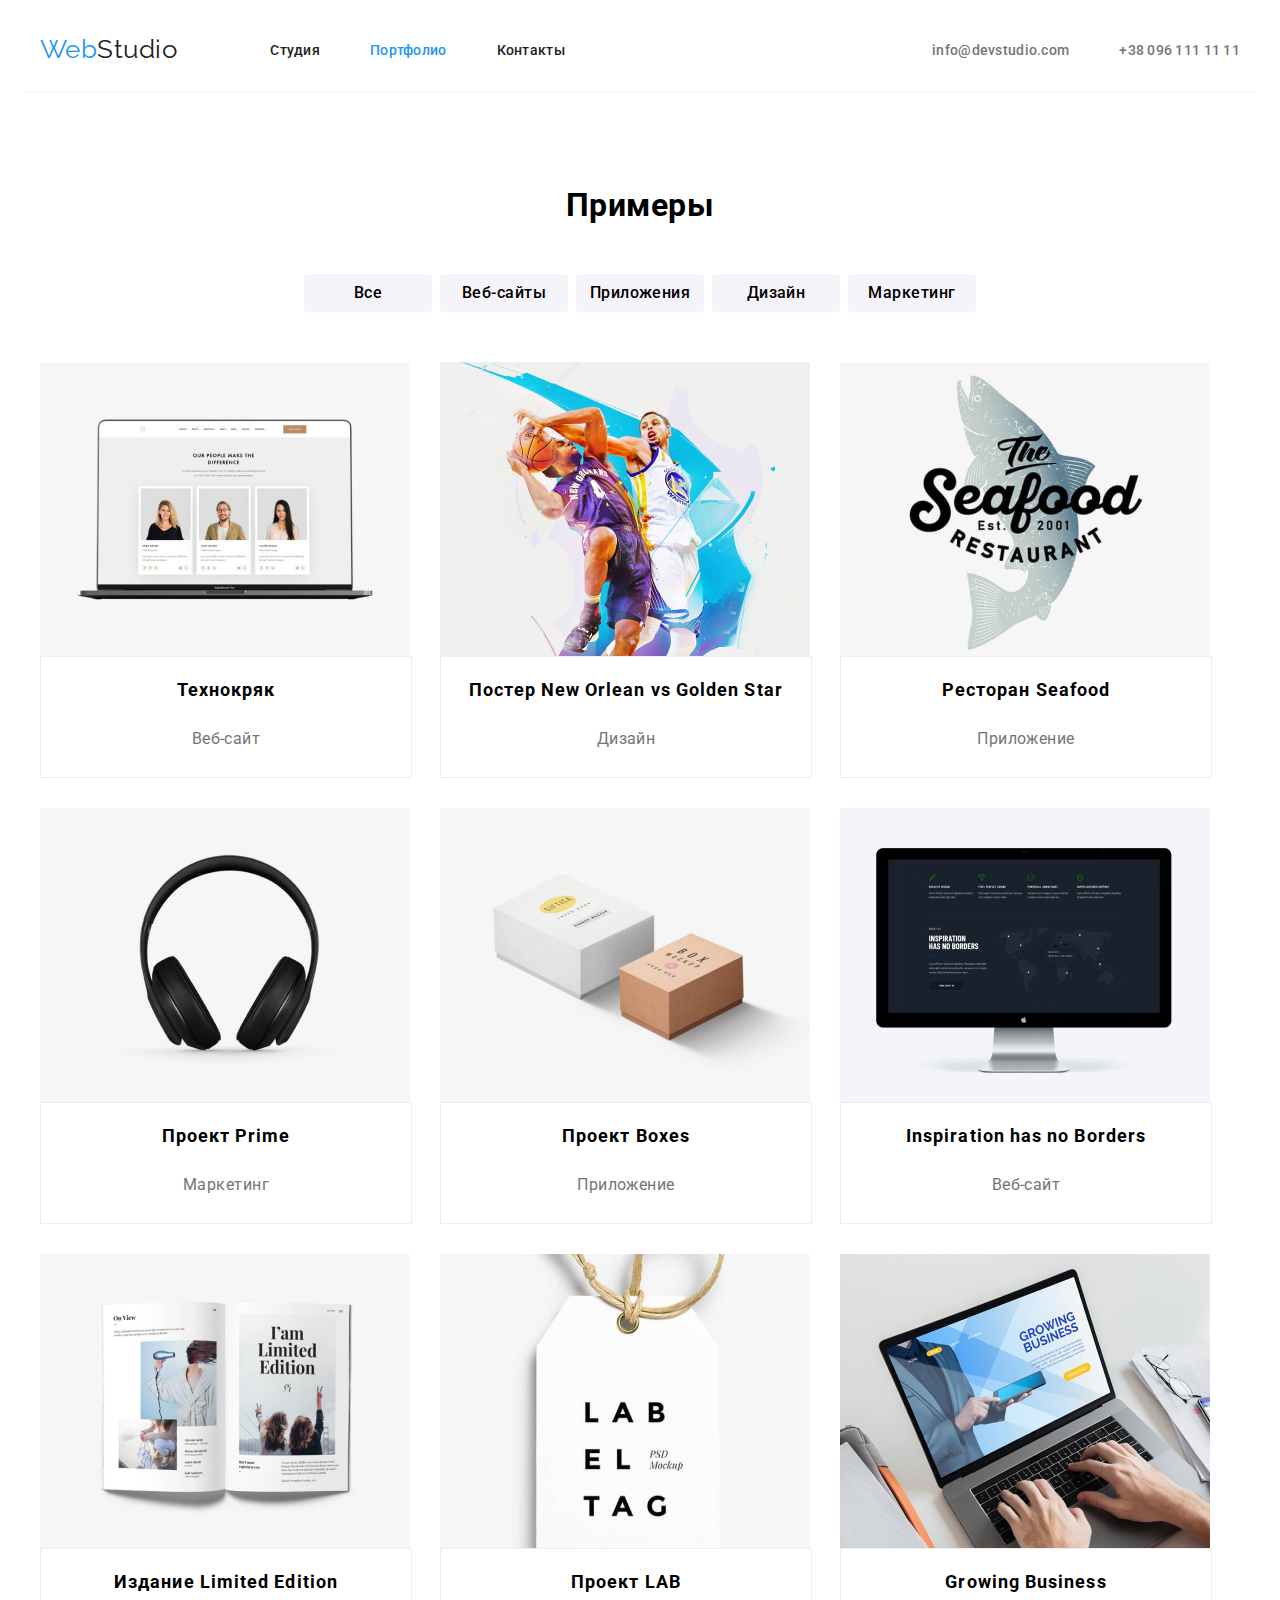
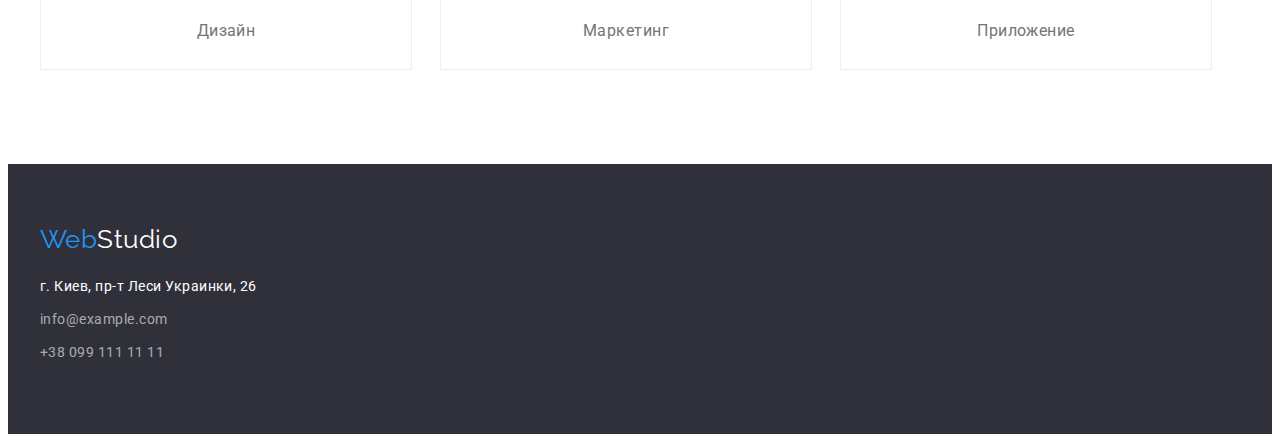
==== portfolio.html @ 295aceac "HW03" ====
<!DOCTYPE html>
<html lang="en">
<head>
    <meta charset="UTF-8">
    <meta http-equiv="X-UA-Compatible" content="IE=edge">
    <meta name="viewport" content="width=device-width, initial-scale=1.0">
    <title>WebStudio</title>
    <link
        href="https://fonts.googleapis.com/css2?family=Raleway:wght@700&family=Roboto:wght@400;500;700;900&display=swap" 
        rel="stylesheet">
        <link rel="stylesheet" href="https://cdnjs.cloudflare.com/ajax/libs/modern-normalize/1.1.0/modern-normalize.min.css" 
    integrity="sha512-wpPYUAdjBVSE4KJnH1VR1HeZfpl1ub8YT/NKx4PuQ5NmX2tKuGu6U/JRp5y+Y8XG2tV+wKQpNHVUX03MfMFn9Q==" 
    crossorigin="anonymous" 
    referrerpolicy="no-referrer" />
    <link rel="stylesheet" href="./css/styles.css">
</head>
<body>
    
      <header class="page-head ">
        <div class="container main-nav">
        <nav class="main-nav">
          <a href="./index.html" class="logo"><span>Web</span>Studio</a>
          <ul class="site-nav ">
            <li class="item">
              <a href="./index.html" class="link">Студия</a>
            </li>
            <li class="item">
              <a href="./portfolio.html" class="link active">Портфолио</a>
            </li>
            <li class="item">
              <a href="" class="link">Контакты</a>
            </li>
          </ul>
        </nav>
        <ul class="cont-nav ">
          <li  class="item">
            <a href="mailto:info@devstudio.com" class="link"
              >info@devstudio.com</a
            >
          </li>
          <li class="item">
            <a href="tel:+380961111111" class="link">+38 096 111 11 11</a>
          </li>
        </ul>
      </div>
      </header>
      
    <main>
        <div class="container">
            <section class="portfolio">
                <h1 class="title">Примеры</h1>
                <ul class="menu">
                    <li class="item">
                        <button type="button" class="btn">Все</button>
                    </li>
                    <li class="item">
                        <button type="button" class="btn">Веб-сайты</button>
                    </li>
                    <li class="item">
                        <button type="button" class="btn">Приложения</button>
                    </li>
                    <li class="item">
                        <button  type="button" class="btn">Дизайн</button>
                    </li>
                    <li class="item">
                        <button type="button" class="btn">Маркетинг</button>
                    </li>
                </ul>
           
                <ul class="examples-list">
                    <li  class="item ">
                        <a href="" class="link">
                            <img 
                            src="./images/project1.jpg" 
                            alt="project1" 
                            width="370" 
                            height="294">
                        
                        <div class="border-botom">
                          <h2 class="subtitle">Технокряк</h2>
                          <p class="paragraph">Веб-сайт</p>
                        </div>
                        
                      </a>
                    </li>
                    <li  class="item ">
                        <a href="" class="link">
                            <img 
                            src="./images/project2.jpg" 
                            alt="project2" 
                            width="370" 
                            height="294">
                        
                        <div class="border-botom">
                          <h2 class="subtitle">Постер New Orlean vs Golden Star</h2>
                        <p class="paragraph">Дизайн</p>
                        </div>
                      </a>
                    </li>
                    <li  class="item ">
                        <a href="" class="link">
                            <img 
                            src="./images/project3.jpg" 
                            alt="project3" 
                            width="370" 
                            height="294">
                        
                        <div class="border-botom">
                          <h2 class="subtitle">Ресторан Seafood</h2>
                        <p class="paragraph">Приложение</p>
                        </div>
                      </a>
                    </li>
                    <li class="item ">
                        <a href="" class="link">
                            <img 
                            src="./images/project4.jpg" 
                            alt="project4" 
                            width="370" 
                            height="294">
                        
                        <div class="border-botom">
                          <h2 class="subtitle">Проект Prime</h2>
                        <p class="paragraph">Маркетинг</p>
                        </div>
                      </a>
                    </li>
                    <li class="item " >
                        <a href="" class="link">
                            <img 
                            src="./images/project5.jpg" 
                            alt="project5" 
                            width="370" 
                            height="294">
                        
                        <div class="border-botom">
                          <h2 class="subtitle">Проект Boxes</h2>
                        <p class="paragraph">Приложение</p>
                        </div>
                      </a>
                    </li>
                    <li  class="item ">
                        <a href="" class="link">
                            <img 
                            src="./images/project6.jpg" 
                            alt="project6" 
                            width="370" 
                            height="294">
                        
                        <div class="border-botom">
                          <h2 class="subtitle">Inspiration has no Borders</h2>
                        <p class="paragraph">Веб-сайт</p>
                        </div>
                      </a>
                    </li>
                    <li  class="item ">
                        <a href="" class="link">
                            <img 
                            src="./images/project7.jpg" 
                            alt="project7" 
                            width="370" 
                            height="294">
                        
                        <div class="border-botom">
                          <h2 class="subtitle">Издание Limited Edition</h2>
                        <p class="paragraph">Дизайн</p>
                        </div>
                      </a>
                    </li>
                    <li  class="item ">
                        <a href="" class="link">
                            <img 
                            src="./images/project8.jpg" 
                            alt="project8" 
                            width="370" 
                            height="294">
                        
                        <div class="border-botom">
                          <h2 class="subtitle">Проект LAB</h2>
                        <p class="paragraph">Маркетинг</p>
                        </div>
                      </a>
                    </li>
                    <li  class="item ">
                        <a href="" class="link">
                            <img 
                            src="./images/project9.jpg" 
                            alt="project9" 
                            width="370" 
                            height="294">
                        
                        <div class="border-botom">
                          <h2 class="subtitle">Growing Business</h2>
                        <p class="paragraph">Приложение</p>
                        </div>
                      </a>
                    </li>
                </ul>
            </section>
        </div>
    </main>
    <footer class="footer">
      <div class="container">
      
      <a href="./index.html" class="logo"><span>Web</span>Studio</a>
      <address>
        <ul class="address-list">
          <li class="item">
            <a
              href="https://bit.ly/3pXMvUd"
              target="_blank"
              rel="noopener noreferrer"
              class="link"
            >
              г. Киев, пр-т Леси Украинки, 26</a
            >
          </li>
          <li class="item">
            <a href="" class="cont">info@example.com</a>
          </li>
          <li class="item">
            <a href="" class="cont">+38 099 111 11 11</a>
          </li>
        </ul>
      </address>
    </div>
    </footer>
</body>
</html>
---- css/styles.css ----
/* Палитра */
/* Цвет текста: 
  основной- #212121;
  доп- #757575;
  при hover-#2196F3; */
/* Цвет фона:
  основной- #FFFFFF;
  доп- #2F303A;
      #F5F4FA; */
body { 
  letter-spacing: 0.03em;
  font-family: Roboto, sans-serif;
  background-color: #ffffff;
}
.page-head ul, a {
  list-style: none;
  text-decoration: none;
  }
.container {
  padding-right: 15px;
  padding-left: 15px;
  margin-left: auto;
  margin-right: auto;
  width: 1200px;
  /* outline: 2px solid tomato; */
}
.page-head .main-nav {
  justify-content: space-between;
  display: flex;
  align-items: center;
}
.page-head a.active {
  color: #2196f3;
}
.page-head .container {
  border-bottom-width: 1200px;
  border-bottom: 1px solid #F5F4FA;
}
.logo {
  margin-right: 93px; 
  font-family: Raleway, cursive;
  font-size: 26px;
  line-height: 1.19;
  color: #212121;
}
.logo:hover,
.logo:focus {
  color: #2196f3;
}
.logo span {
  color: #2196f3;
}
/* site-nav */
.site-nav  {
  display: flex;
  margin-bottom: 32px;
  padding-left: 0;
  margin-top: 32px;
}
.site-nav .link {
  padding: 32px 0;
  font-weight: 500;
  font-size: 14px;
  line-height: 1.14;
  letter-spacing: 0.02em;
  color: #212121;
}
.site-nav .link:hover,
.site-nav .link:focus {
  color: #2196f3;
}
.site-nav .item {
  margin-right: 50px;
}
.site-nav .item:last-child {
  margin-right: 0;
}
/* cont-nav */
.cont-nav {
  padding: 0;
  margin-bottom: 0;
  margin-top: 0;
  display: flex;  
}
.cont-nav .item {
 margin-right: 50px;
}
.cont-nav .link { 
  padding: 0;
  font-weight: 500;
  font-size: 14px;
  line-height: 16px;
  letter-spacing: 0.02em;
  color: #757575;
}
.cont-nav .item:last-child {
  margin-right: 0;
}
.cont-nav .link:hover,
.cont-nav .link:focus {
  color: #2196f3;
}
.item .img-before::before {
  display: inline-block;
  overflow-x: clip;
  width: 16px;
  height: 12px;
  margin-right: 10px;
  background-repeat: no-repeat;
  background-position: center;
  background-size: contain; 
}
.item .mail::before {
  content: url("../images/envelope.svg");
} 
.item .tel::before {
  content: url("../images/Vector.svg");
}
/* hero*/
 .hero ul, a {
  list-style: none;
  text-decoration: none;
  }
.hero  {
  text-align: center;
  color: #ffffff;
  background-color: #2f303a;
  margin-left: auto;
  margin-right: auto;
}
.hero .title {
  margin-bottom:30px;
  margin-top: 0;
  font-weight: 900;
  font-size: 44px;
  line-height: 1.36;
  letter-spacing: 0.06em;
  text-transform: uppercase;
}
.hero .btn {
  font-family: "Roboto";
  font-style: normal;
  font-weight: 700;
  font-size: 16px;
  line-height: 30px;
  letter-spacing: 0.06em;
  cursor: pointer;
  color: #ffffff;
  background-color: #2196f3;
  border-radius: 4px;
  border: solid transparent;
  padding: 10px 32px;
  box-shadow: 0px 4px 4px rgba(0, 0, 0, 0.15);
} 
/* section */
.feauture ul, a {
  list-style: none;
  text-decoration: none;
  }
.feauture .container {
  padding-top: 94px;
  padding-bottom: 94px;
}
.feauture-list {
  padding: 0;
  margin-bottom: 0;
  margin-top: 0;
  display: flex;
}
.feauture h2 {
  margin: 0;
  padding: 0;
  text-align: start;
}
.feauture-list .title {
  font-weight: 700;
  font-size: 14px;
  line-height: 1.14;
  letter-spacing: 0.03em;
  text-transform: uppercase;
  margin-top: 0;
  color: #212121;
}
.feauture-list .subtitle {
  min-height: 75px;
  width: 270px;
  margin-bottom: 0;
  font-weight: 400;
  font-size: 14px;
  line-height: 1.71;
  color: #757575;
}
.feauture .item {
  margin-right: 30px;
}
.feauture .item:last-child {
  margin-right: 0;
}
/* work */
.work ul, a {
  list-style: none;
  text-decoration: none;
  }
.work-list .item {
  margin-right: 30px;
}
.work-list .item:last-child {
  margin-right: 0;
}
.work-list {
  padding-bottom: 94px;
  padding-left: 0;
  margin-bottom: 0;
  margin-top: 0;
  display: flex;
}
.work .title {
  text-align: center;
  margin-bottom: 50px;
  margin-top: 0;
  font-size: 36px;
  line-height: 1.16;
  color: #212121;
}
/* team */
.team ul, a {
  list-style: none;
  text-decoration: none;
  }
.team {
  background-color: #f5f4fa;
}
.team .title {
  text-align: center;
  padding-top: 94px;
  margin-top: 0;
  margin-bottom: 50px;
  font-size: 36px;
  line-height: 1.16;
  color: #212121;
}
.team-list {
  padding-left: 0;
  padding-bottom: 94px;
  margin-top: 0;
  margin-bottom: 0;
  display: flex;
}
.team-list img {
  margin-bottom: 30px;
}
.team-list .subtitle {
  margin-top: 0;
  margin-bottom: 10px;
  font-weight: 500;
  font-size: 16px;
  line-height: 1.18;
  color: #212121;
}
.team-list .paragraph {
  margin-top: 0;
  margin-bottom: 30px;
  font-weight: 400;
  font-size: 16px;
  line-height: 1.18;
  color: #757575;
}
.team-list .box {
  text-align: center;
  width: 270px;
  height: 428px;
  box-shadow:
   0px 1px 3px 
   rgba(0, 0, 0, 0.12), 0px 1px 1px 
   rgba(0, 0, 0, 0.14), 0px 2px 1px 
   rgba(0, 0, 0, 0.2);
  border-radius: 0px 0px 4px 4px;
  background-color: #ffffff;
}
.team-list .item { 
  margin-right: 30px;
}
.team-list .item:last-child {
  margin-right: 0;
}
/* footer */
.footer ul, a {
  list-style: none;
  text-decoration: none;
  }
.footer .logo {
  display: block;
  padding-top: 60px;
  margin-bottom: 20px;
  font-family: "Raleway";
  font-size: 26px;
  line-height: 1.19;
  color: #ffffff;
}
.footer .logo:hover,
.logo:focus {
  color: #2196f3;
}
.footer { 
  margin-top: 0;
  background-color: #2f303a;
}
.footer .title {
  color: #ffffff;
}
.address-list {
  padding-bottom: 60px;
  padding-left: 0;
  margin-top: 0;
  margin-bottom: 0;
  font-family: "Roboto";
  font-style: normal;
  font-weight: 400;
  font-size: 14px;
  line-height: 1.71;
}
.address-list .item {
  margin-bottom: 9px;
}
.address-list .link {
  color: #ffffff;
}
.address-list .link:hover,
.link:focus {
  color: #2196f3;
}
.address-list .cont {
  color: rgba(255, 255, 255, 0.6);
}
.address-list .cont:hover,
.cont:focus {
  color: #2196f3;
}
/* portfolio */
.portfolio ul, a {
  list-style: none;
  text-decoration: none;
  }
.portfolio {
  padding-top: 94px;
  padding-bottom: 94px;
  text-align: center;
  background-color: #ffffff;
}
.portfolio .title {
  margin-top: 0;
  margin-bottom: 50px;
}
.portfolio .menu {
  display: flex;
  padding: 0;
}
.portfolio .subtitle {
  font-weight: 700;
  font-size: 18px;
  line-height: 2;
  letter-spacing: 0.06em;
}
.portfolio .paragraph {
  font-size: 16px;
  line-height: 1.87;
  color: #757575;
}
.portfolio .btn {
  font-family: Roboto, sans-serif;
  font-weight: 500;
  font-size: 16px;
  line-height: 1.62;
  letter-spacing: 0.03em;
  background-color: #F5F4FA;
  border-radius: 4px ;
  border: solid transparent;
  width: 128px;
  height: 38px;
}
.menu .btn:hover,
.btn:focus {
  color: #ffffff;
  background-color: #2196f3;
  box-shadow: 0px 3px 1px rgba(0, 0, 0, 0.1), 0px 1px 2px rgba(0, 0, 0, 0.08), 0px 2px 2px rgba(0, 0, 0, 0.12);
  border-radius: 4px;
}
.menu {
  text-align: center;
  justify-content: center;
  display: flex;
  margin-top: 0;
  margin-bottom: 50px;
}
.menu .item { 
  border: 0;
  margin-right: 8px;
}
.menu .item:last-child {
margin-right: 0;
}
.examples-list .link {
  color: inherit;
}
.examples-list {
   display: flex;
   flex-wrap: wrap;
   padding-bottom:0;
   padding-left: 0;
   margin-bottom: 0;
}
.examples-list .item {
  margin-bottom: 30px;
  margin-right: 30px;
  width: 370px;
}
.border-botom {
  margin-top: -4px;
  width: 370px;
  height: 120px;
  border: 1px solid #eeeeee;
}
.examples-list .item:nth-of-type(3n) {
  margin-right: 0;
}
.examples-list .item:nth-last-of-type(-n + 3) {
  margin-bottom: 0;
}
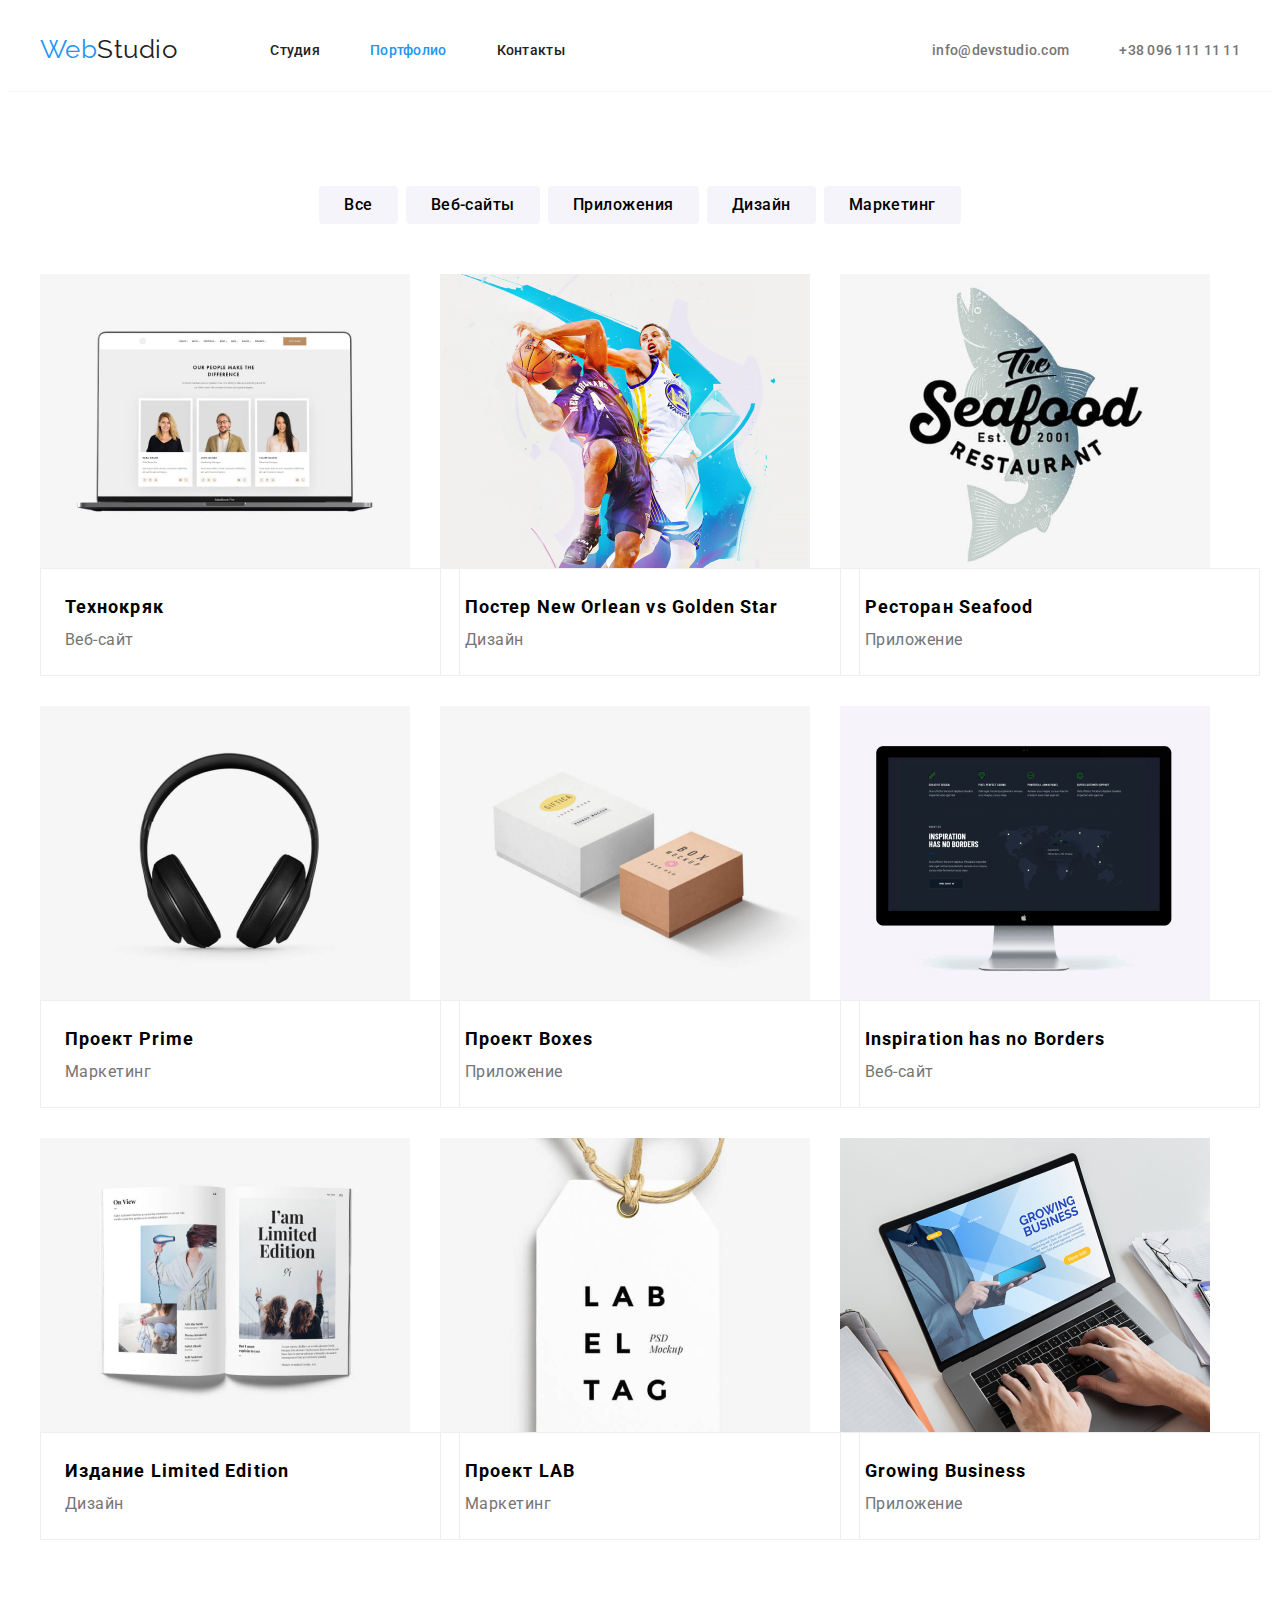
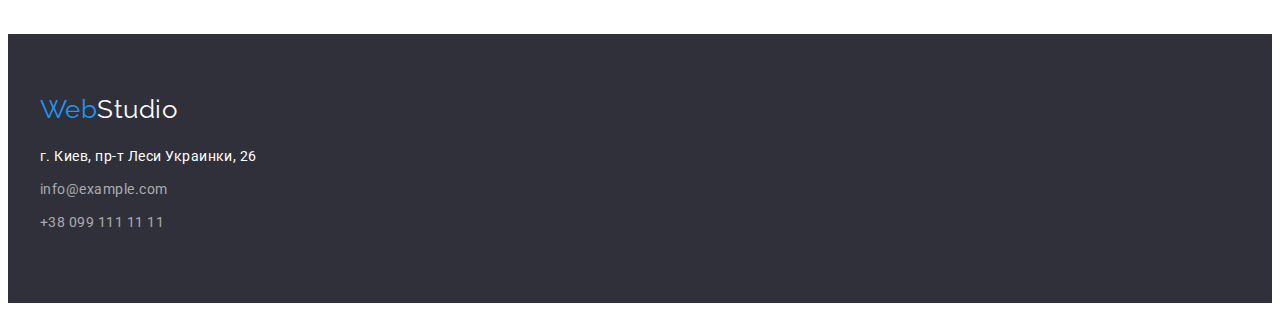
==== commit 180fba8d: "change" ====
--- a/portfolio.html
+++ b/portfolio.html
@@ -46,9 +46,10 @@
       </header>
       
     <main>
-        <div class="container">
+        
             <section class="portfolio">
-                <h1 class="title">Примеры</h1>
+              <div class="container">
+                <h1 class="titleHidden">Примеры</h1>
                 <ul class="menu">
                     <li class="item">
                         <button type="button" class="btn">Все</button>
@@ -196,8 +197,9 @@
                       </a>
                     </li>
                 </ul>
+              </div>
             </section>
-        </div>
+        
     </main>
     <footer class="footer">
       <div class="container">
--- a/css/styles.css
+++ b/css/styles.css
@@ -32,8 +32,8 @@
 .page-head a.active {
   color: #2196f3;
 }
-.page-head .container {
-  border-bottom-width: 1200px;
+.page-head  {
+  
   border-bottom: 1px solid #F5F4FA;
 }
 .logo {
@@ -127,6 +127,8 @@
   background-color: #2f303a;
   margin-left: auto;
   margin-right: auto;
+  padding-top: 200px;
+  padding-bottom: 200px;
 }
 .hero .title {
   margin-bottom:30px;
@@ -157,9 +159,12 @@
   list-style: none;
   text-decoration: none;
   }
-.feauture .container {
+.feauture  {
   padding-top: 94px;
   padding-bottom: 94px;
+}
+ .titleHidden {
+  display: none;
 }
 .feauture-list {
   padding: 0;
@@ -201,6 +206,9 @@
   list-style: none;
   text-decoration: none;
   }
+  .work {
+    padding-bottom: 94px;
+  }
 .work-list .item {
   margin-right: 30px;
 }
@@ -208,7 +216,7 @@
   margin-right: 0;
 }
 .work-list {
-  padding-bottom: 94px;
+  padding-bottom: 0;
   padding-left: 0;
   margin-bottom: 0;
   margin-top: 0;
@@ -228,11 +236,13 @@
   text-decoration: none;
   }
 .team {
+  padding-top: 94px;
+  padding-bottom: 94px;
   background-color: #f5f4fa;
 }
 .team .title {
   text-align: center;
-  padding-top: 94px;
+  padding-top: 0;
   margin-top: 0;
   margin-bottom: 50px;
   font-size: 36px;
@@ -241,7 +251,7 @@
 }
 .team-list {
   padding-left: 0;
-  padding-bottom: 94px;
+  padding-bottom: 0;
   margin-top: 0;
   margin-bottom: 0;
   display: flex;
@@ -268,7 +278,7 @@
 .team-list .box {
   text-align: center;
   width: 270px;
-  height: 428px;
+  
   box-shadow:
    0px 1px 3px 
    rgba(0, 0, 0, 0.12), 0px 1px 1px 
@@ -290,7 +300,7 @@
   }
 .footer .logo {
   display: block;
-  padding-top: 60px;
+  padding-top: 0;
   margin-bottom: 20px;
   font-family: "Raleway";
   font-size: 26px;
@@ -302,6 +312,8 @@
   color: #2196f3;
 }
 .footer { 
+  padding-top: 60px;
+  padding-bottom: 60px;
   margin-top: 0;
   background-color: #2f303a;
 }
@@ -309,7 +321,7 @@
   color: #ffffff;
 }
 .address-list {
-  padding-bottom: 60px;
+  padding-bottom: 0;
   padding-left: 0;
   margin-top: 0;
   margin-bottom: 0;
@@ -360,11 +372,13 @@
   font-size: 18px;
   line-height: 2;
   letter-spacing: 0.06em;
+  margin: 0;
 }
 .portfolio .paragraph {
   font-size: 16px;
   line-height: 1.87;
   color: #757575;
+  margin: 0;
 }
 .portfolio .btn {
   font-family: Roboto, sans-serif;
@@ -375,8 +389,10 @@
   background-color: #F5F4FA;
   border-radius: 4px ;
   border: solid transparent;
-  width: 128px;
+  
   height: 38px;
+  padding-left: 22px;
+  padding-right: 22px;
 }
 .menu .btn:hover,
 .btn:focus {
@@ -410,14 +426,16 @@
    margin-bottom: 0;
 }
 .examples-list .item {
+  text-align: left;
   margin-bottom: 30px;
   margin-right: 30px;
   width: 370px;
 }
 .border-botom {
+  padding: 20px 24px;
   margin-top: -4px;
   width: 370px;
-  height: 120px;
+  
   border: 1px solid #eeeeee;
 }
 .examples-list .item:nth-of-type(3n) {
